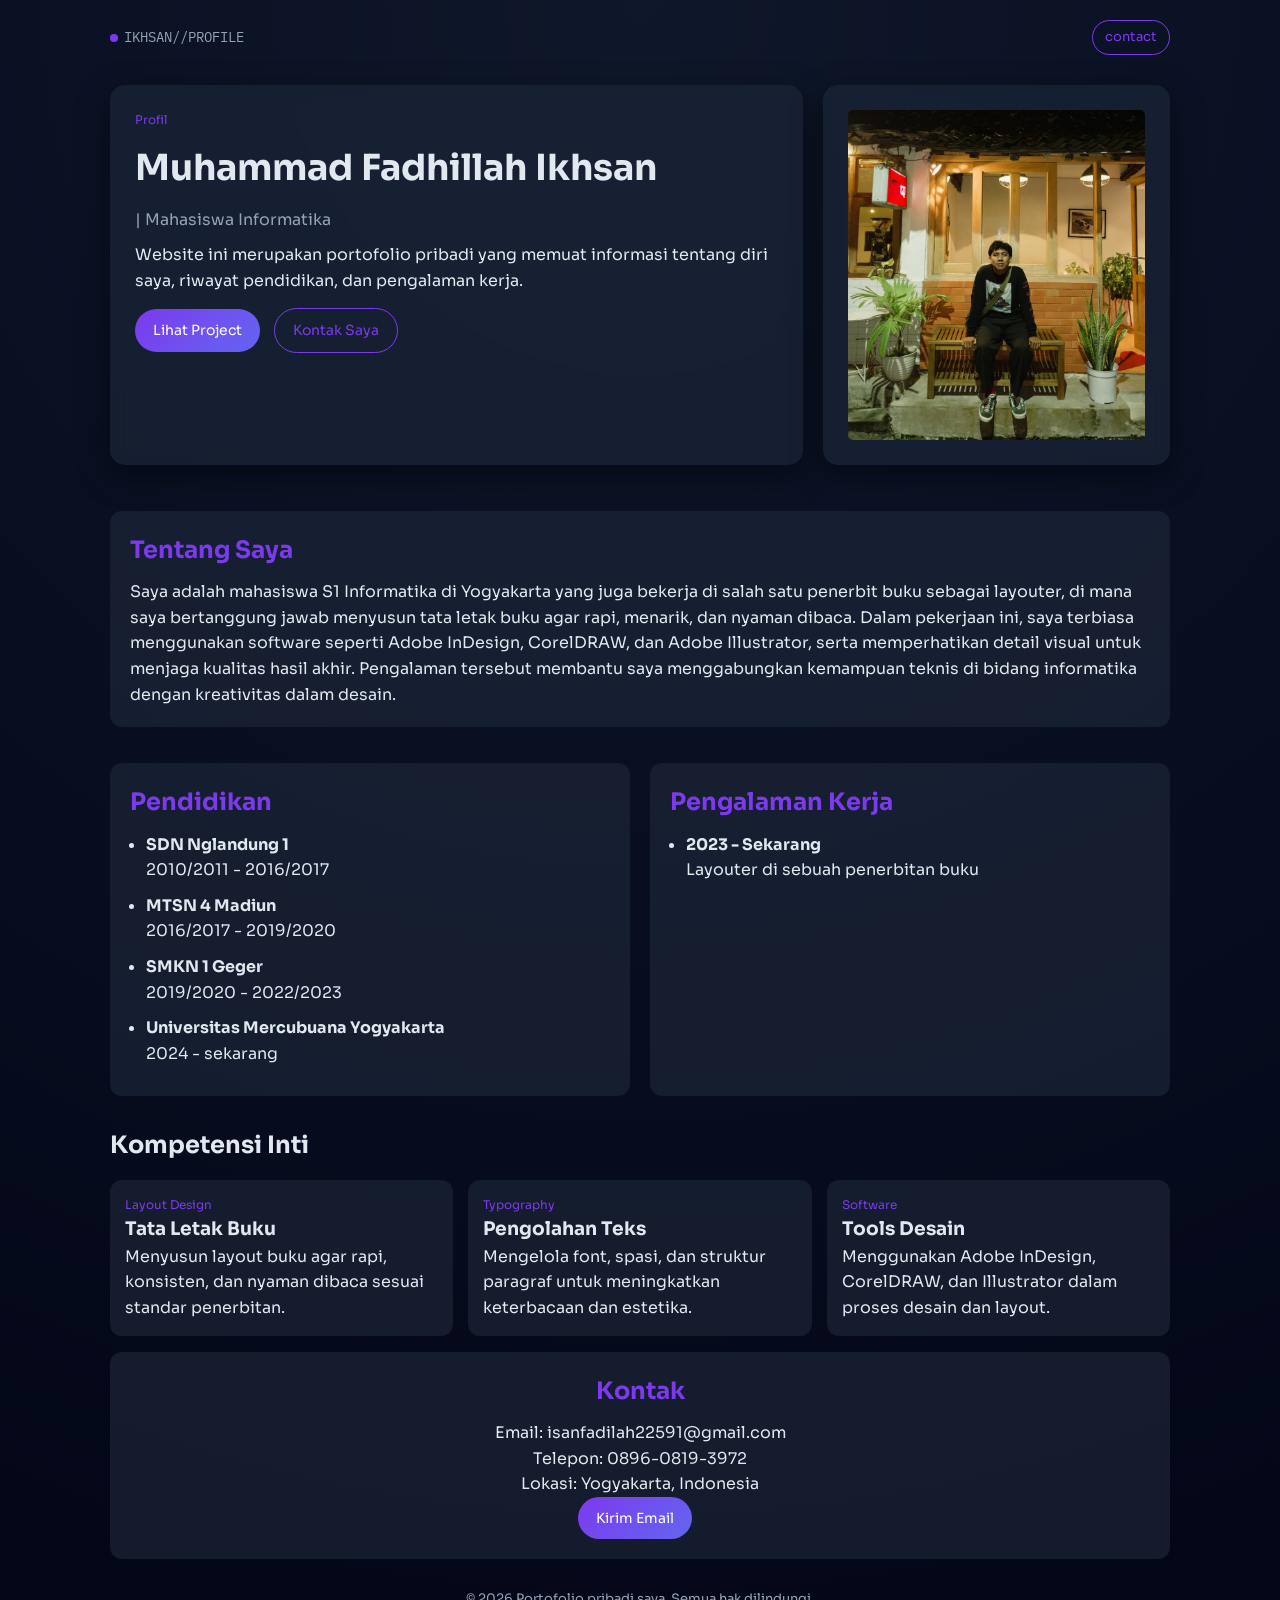
==== index.html @ 821af8dd "Add initial HTML, CSS, and PHP files for personal portfolio" ====
<!DOCTYPE html>
<html lang="id">
<head>
  <meta charset="UTF-8">
  <meta name="viewport" content="width=device-width, initial-scale=1.0">
  <title>Profil Ikhsan</title>
  <link rel="preconnect" href="https://fonts.googleapis.com">
  <link rel="preconnect" href="https://fonts.gstatic.com" crossorigin>
  <link href="https://fonts.googleapis.com/css2?family=Sora:wght@400;500;600;700;800&family=IBM+Plex+Mono:wght@400;500&display=swap" rel="stylesheet">
  <link rel="stylesheet" href="styles.css">
</head>
<body>
  <div class="noise" aria-hidden="true"></div>
  <main class="page">
    <header class="topbar">
      <p class="brand"><span class="dot"></span>IKHSAN//PROFILE</p>
      <a href="#kontak" class="mini-btn">contact</a>
    </header>

    <section class="hero">
      <div class="hero-card hero-main">
        <p class="badge">Profil</p>
        <h1>Muhammad Fadhillah Ikhsan</h1>
        <p class="subtitle"> | Mahasiswa Informatika</p>
        <p class="desc">
          Website ini merupakan portofolio pribadi yang memuat informasi tentang diri saya, 
          riwayat pendidikan, dan pengalaman kerja.
        </p>
        <div class="hero-actions">
          <a href="#project" class="btn btn-primary">Lihat Project</a>
          <a href="#kontak" class="btn btn-ghost">Kontak Saya</a>
        </div>
      </div>

      <aside class="hero-card hero-side">

         <img
            src="image/foto saya.jpeg"
            alt="Foto profil Iksan Pratama"
            class="avatar-image"
            onerror="this.style.display='none'; this.nextElementSibling.style.display='grid';"
          >
      </aside>
    </section>

    <section class="grid" id="tentang">
      <article class="panel wide">
        <h2>Tentang Saya</h2>
        <p>
          Saya adalah mahasiswa S1 Informatika di Yogyakarta yang juga bekerja di salah satu penerbit buku 
          sebagai layouter, di mana saya bertanggung jawab menyusun tata letak buku agar rapi, menarik, dan nyaman dibaca. 
          Dalam pekerjaan ini, saya terbiasa menggunakan software seperti Adobe InDesign, CorelDRAW, dan Adobe Illustrator, 
          serta memperhatikan detail visual untuk menjaga kualitas hasil akhir. Pengalaman tersebut membantu saya menggabungkan 
          kemampuan teknis di bidang informatika dengan kreativitas dalam desain.
        </p>
      </article>

      <article class="panel">
        <h2>Pendidikan</h2>
        <ul class="timeline">
          <li>
            <strong>SDN Nglandung 1</strong>
            <p>2010/2011 - 2016/2017</p>
          </li>
          <li>
            <strong>MTSN 4 Madiun</strong>
            <p>2016/2017 - 2019/2020</p>
          </li>
          <li>
            <strong>SMKN 1 Geger</strong>
            <p>2019/2020 - 2022/2023</p>
          </li>
          <li>
            <strong>Universitas Mercubuana Yogyakarta</strong>
            <p>2024 - sekarang</p>
          </li>

        </ul>
      </article>

      <article class="panel">
        <h2>Pengalaman Kerja</h2>
        <ul class="timeline">
          <li>
            <strong>2023 - Sekarang</strong>
            <p>Layouter di sebuah penerbitan buku</p>
          </li>
        </ul>
      </article>
    </section>

    <section class="projects" id="project">
      <h2>Kompetensi Inti</h2>
      <div class="project-grid">
        <article class="project-card">
          <p class="project-tag">Layout Design</p>
          <h3>Tata Letak Buku</h3>
          <p>Menyusun layout buku agar rapi, konsisten, dan nyaman dibaca sesuai standar penerbitan.</p>
        </article>
        <article class="project-card">
          <p class="project-tag">Typography</p>
          <h3>Pengolahan Teks</h3>
          <p>Mengelola font, spasi, dan struktur paragraf untuk meningkatkan keterbacaan dan estetika.</p>
        </article>
        <article class="project-card">
          <p class="project-tag">Software</p>
          <h3>Tools Desain</h3>
          <p>Menggunakan Adobe InDesign, CorelDRAW, dan Illustrator dalam proses desain dan layout.</p>
        </article>
      </div>
    </section>

    <section class="contact" id="kontak">
      <article class="panel contact-panel">
        <h2>Kontak</h2>
        <p>Email: isanfadilah22591@gmail.com</p>
        <p>Telepon: 0896-0819-3972</p>
        <p>Lokasi: Yogyakarta, Indonesia</p>
        <a class="btn btn-primary" href="mailto:iksan@example.com">Kirim Email</a>
      </article>
    </section>

    <footer class="footer">
      <p>© 2026 Portofolio pribadi saya. Semua hak dilindungi.</p>
    </footer>
  </main>
</body>
</html>
---- styles.css ----
/* RESET */
* {
  margin: 0;
  padding: 0;
  box-sizing: border-box;
}

/* BODY */
body {
  font-family: 'Sora', sans-serif;
  background: radial-gradient(circle at top, #0f172a, #020617);
  color: #e2e8f0;
  line-height: 1.6;
}

/* NOISE EFFECT */
.noise {
  position: fixed;
  inset: 0;
  background: url('https://grainy-gradients.vercel.app/noise.svg');
  opacity: 0.05;
  pointer-events: none;
}

/* LAYOUT */
.page {
  max-width: 1100px;
  margin: auto;
  padding: 20px;
}

/* TOPBAR */
.topbar {
  display: flex;
  justify-content: space-between;
  align-items: center;
  margin-bottom: 30px;
}

.brand {
  font-family: 'IBM Plex Mono', monospace;
  font-size: 14px;
  color: #94a3b8;
}

.dot {
  display: inline-block;
  width: 8px;
  height: 8px;
  background: #7c3aed;
  border-radius: 50%;
  margin-right: 6px;
}

.mini-btn {
  font-size: 13px;
  padding: 6px 12px;
  border: 1px solid #7c3aed;
  border-radius: 20px;
  text-decoration: none;
  color: #7c3aed;
  transition: 0.3s;
}

.mini-btn:hover {
  background: #7c3aed;
  color: white;
}

/* HERO */
.hero {
  display: grid;
  grid-template-columns: 2fr 1fr;
  gap: 20px;
  margin-bottom: 30px;
}

.hero-card {
  background: rgba(30, 41, 59, 0.6);
  padding: 25px;
  border-radius: 15px;
  backdrop-filter: blur(10px);
  box-shadow: 0 10px 30px rgba(0,0,0,0.5);
}

.hero-main h1 {
  font-size: 36px;
  margin: 10px 0;
}

.badge {
  font-size: 12px;
  color: #7c3aed;
}

.subtitle {
  color: #94a3b8;
  margin-bottom: 10px;
}

.desc {
  margin-bottom: 15px;
}

/* BUTTON */
.btn {
  display: inline-block;
  padding: 10px 18px;
  border-radius: 25px;
  text-decoration: none;
  font-size: 14px;
  margin-right: 10px;
  transition: 0.3s;
}

.btn-primary {
  background: linear-gradient(135deg, #7c3aed, #6366f1);
  color: white;
}

.btn-primary:hover {
  opacity: 0.8;
}

.btn-ghost {
  border: 1px solid #7c3aed;
  color: #7c3aed;
}

.btn-ghost:hover {
  background: #7c3aed;
  color: white;
}

/* AVATAR */

.avatar-image {
  width: 100%;
  height: 100%;
  object-fit: cover;
  display: block;
  border-radius: 5px;
}

.mono {
  font-family: 'IBM Plex Mono', monospace;
  font-size: 13px;
  margin-bottom: 10px;
}

.quick {
  font-size: 14px;
  color: #94a3b8;
}

/* STATS */
.stats {
  display: flex;
  gap: 15px;
  margin-bottom: 30px;
}

.stat-card {
  flex: 1;
  background: rgba(30, 41, 59, 0.6);
  padding: 20px;
  border-radius: 12px;
  text-align: center;
}

.stat-num {
  font-size: 24px;
  color: #7c3aed;
}

.stat-label {
  font-size: 13px;
  color: #94a3b8;
}

/* GRID */
.grid {
  display: grid;
  grid-template-columns: repeat(2, 1fr);
  gap: 20px;
  margin-bottom: 30px;
}

.panel {
  background: rgba(30, 41, 59, 0.6);
  padding: 20px;
  margin-top: 1rem;
  border-radius: 12px;
}

.panel h2 {
  margin-bottom: 10px;
  color: #7c3aed;
}

.wide {
  grid-column: span 2;
}

/* CHIPS */
.chips span {
  display: inline-block;
  background: #1e293b;
  padding: 6px 10px;
  border-radius: 10px;
  margin: 5px;
  font-size: 12px;
}

/* TIMELINE */
.timeline li {
  margin-bottom: 10px;
}

.timeline {
  margin-left: 1rem;
}

/* PROJECT */
.projects h2 {
  margin-bottom: 15px;
}

.project-grid {
  display: grid;
  grid-template-columns: repeat(3, 1fr);
  gap: 15px;
}

.project-card {
  background: rgba(30, 41, 59, 0.6);
  padding: 15px;
  border-radius: 12px;
  transition: 0.3s;
}

.project-card:hover {
  transform: translateY(-5px);
}

.project-tag {
  font-size: 12px;
  color: #7c3aed;
}

/* CONTACT */
.contact-panel {
  text-align: center;
}

/* FOOTER */
.footer {
  text-align: center;
  font-size: 13px;
  color: #94a3b8;
  margin-top: 30px;
}

/* RESPONSIVE */
@media(max-width: 768px){
  .hero {
    grid-template-columns: 1fr;
  }

  .grid {
    grid-template-columns: 1fr;
  }

  .wide {
    grid-column: span 1;
  }

  .project-grid {
    grid-template-columns: 1fr;
  }

  .stats {
    flex-direction: column;
  }
}
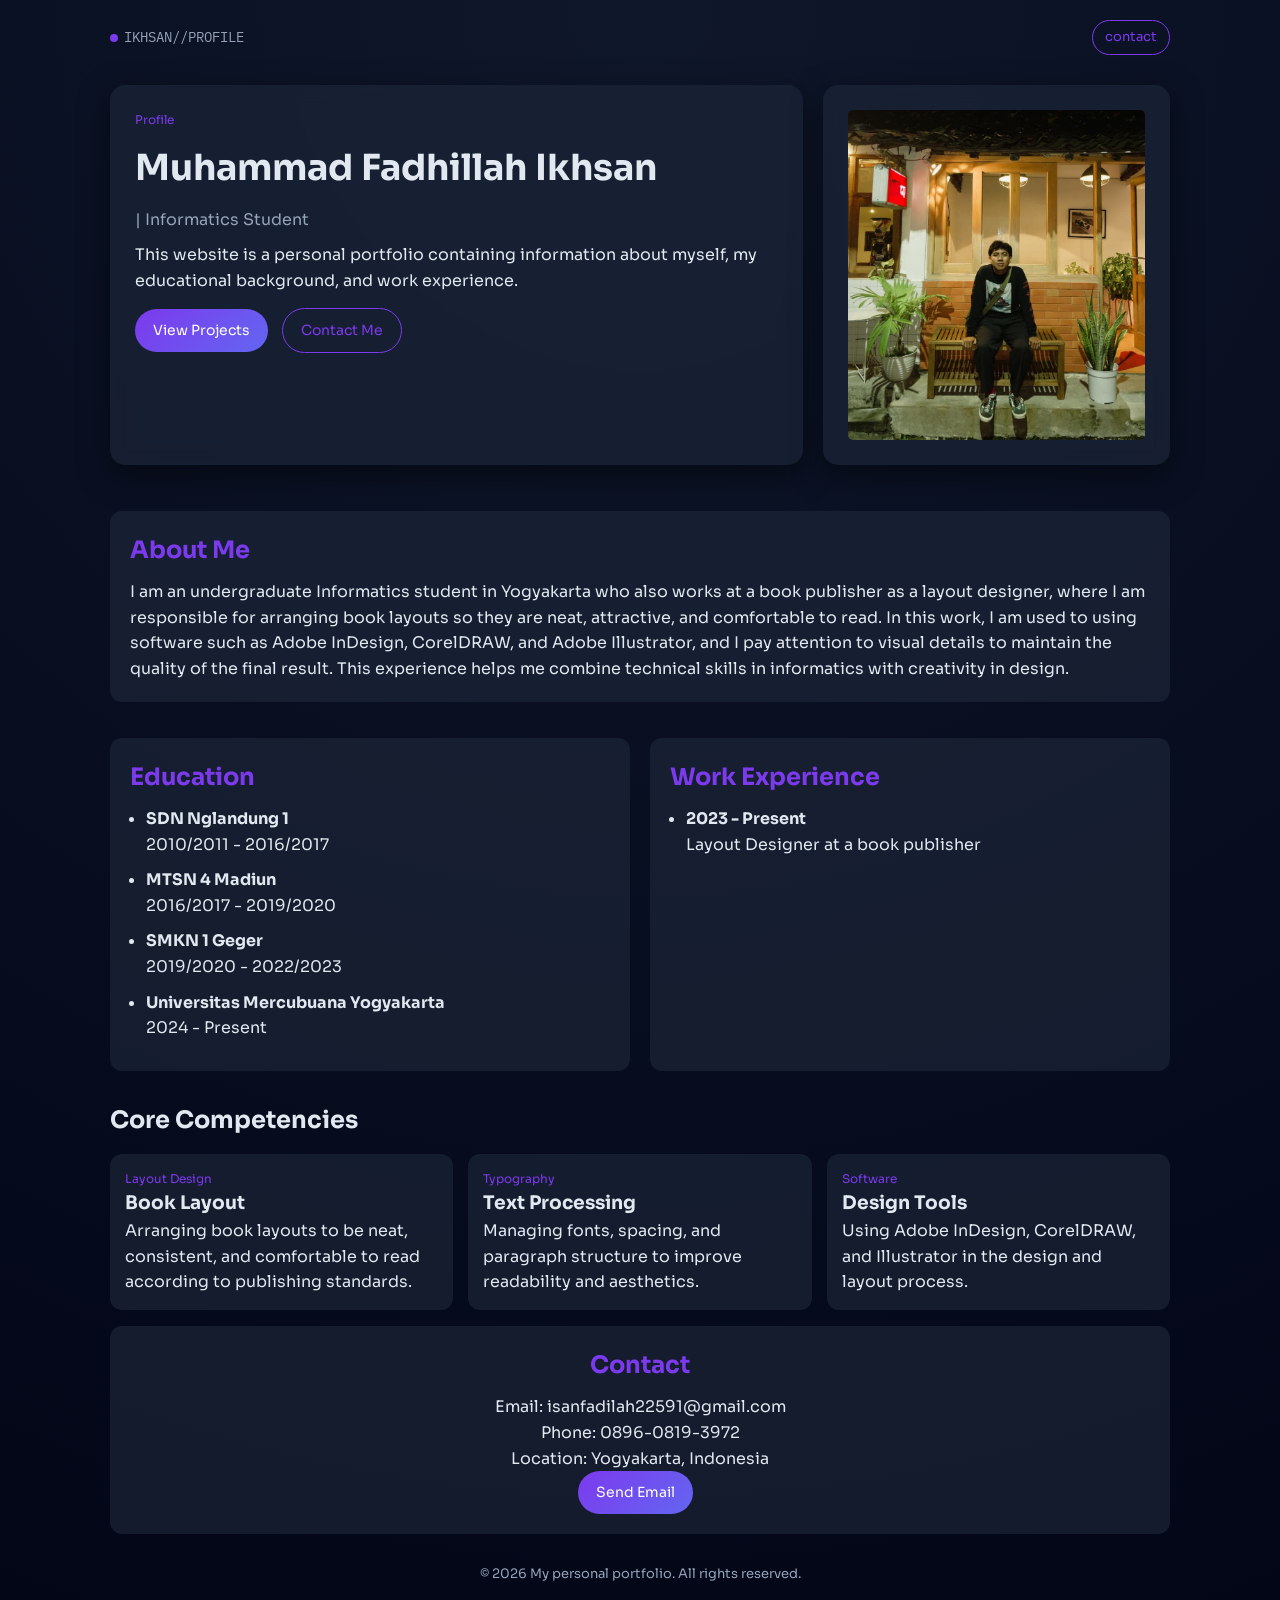
==== commit 968dc9e2: "Add EHA skills for refactoring and test system; update project configuration and HTML profile - Intr" ====
--- a/index.html
+++ b/index.html
@@ -1,9 +1,9 @@
 <!DOCTYPE html>
-<html lang="id">
+<html lang="en">
 <head>
   <meta charset="UTF-8">
   <meta name="viewport" content="width=device-width, initial-scale=1.0">
-  <title>Profil Ikhsan</title>
+  <title>Ikhsan's Profile</title>
   <link rel="preconnect" href="https://fonts.googleapis.com">
   <link rel="preconnect" href="https://fonts.gstatic.com" crossorigin>
   <link href="https://fonts.googleapis.com/css2?family=Sora:wght@400;500;600;700;800&family=IBM+Plex+Mono:wght@400;500&display=swap" rel="stylesheet">
@@ -19,16 +19,16 @@
 
     <section class="hero">
       <div class="hero-card hero-main">
-        <p class="badge">Profil</p>
+        <p class="badge">Profile</p>
         <h1>Muhammad Fadhillah Ikhsan</h1>
-        <p class="subtitle"> | Mahasiswa Informatika</p>
+        <p class="subtitle"> | Informatics Student</p>
         <p class="desc">
-          Website ini merupakan portofolio pribadi yang memuat informasi tentang diri saya, 
-          riwayat pendidikan, dan pengalaman kerja.
+          This website is a personal portfolio containing information about myself,
+          my educational background, and work experience.
         </p>
         <div class="hero-actions">
-          <a href="#project" class="btn btn-primary">Lihat Project</a>
-          <a href="#kontak" class="btn btn-ghost">Kontak Saya</a>
+          <a href="#project" class="btn btn-primary">View Projects</a>
+          <a href="#kontak" class="btn btn-ghost">Contact Me</a>
         </div>
       </div>
 
@@ -36,7 +36,7 @@
 
          <img
             src="image/foto saya.jpeg"
-            alt="Foto profil Iksan Pratama"
+            alt="Profile photo of Muhammad Fadhillah Ikhsan"
             class="avatar-image"
             onerror="this.style.display='none'; this.nextElementSibling.style.display='grid';"
           >
@@ -45,18 +45,18 @@
 
     <section class="grid" id="tentang">
       <article class="panel wide">
-        <h2>Tentang Saya</h2>
+        <h2>About Me</h2>
         <p>
-          Saya adalah mahasiswa S1 Informatika di Yogyakarta yang juga bekerja di salah satu penerbit buku 
-          sebagai layouter, di mana saya bertanggung jawab menyusun tata letak buku agar rapi, menarik, dan nyaman dibaca. 
-          Dalam pekerjaan ini, saya terbiasa menggunakan software seperti Adobe InDesign, CorelDRAW, dan Adobe Illustrator, 
-          serta memperhatikan detail visual untuk menjaga kualitas hasil akhir. Pengalaman tersebut membantu saya menggabungkan 
-          kemampuan teknis di bidang informatika dengan kreativitas dalam desain.
+          I am an undergraduate Informatics student in Yogyakarta who also works at a book publisher
+          as a layout designer, where I am responsible for arranging book layouts so they are neat, attractive, and comfortable to read.
+          In this work, I am used to using software such as Adobe InDesign, CorelDRAW, and Adobe Illustrator,
+          and I pay attention to visual details to maintain the quality of the final result. This experience helps me combine
+          technical skills in informatics with creativity in design.
         </p>
       </article>
 
       <article class="panel">
-        <h2>Pendidikan</h2>
+        <h2>Education</h2>
         <ul class="timeline">
           <li>
             <strong>SDN Nglandung 1</strong>
@@ -72,56 +72,56 @@
           </li>
           <li>
             <strong>Universitas Mercubuana Yogyakarta</strong>
-            <p>2024 - sekarang</p>
+            <p>2024 - Present</p>
           </li>
 
         </ul>
       </article>
 
       <article class="panel">
-        <h2>Pengalaman Kerja</h2>
+        <h2>Work Experience</h2>
         <ul class="timeline">
           <li>
-            <strong>2023 - Sekarang</strong>
-            <p>Layouter di sebuah penerbitan buku</p>
+            <strong>2023 - Present</strong>
+            <p>Layout Designer at a book publisher</p>
           </li>
         </ul>
       </article>
     </section>
 
     <section class="projects" id="project">
-      <h2>Kompetensi Inti</h2>
+      <h2>Core Competencies</h2>
       <div class="project-grid">
         <article class="project-card">
           <p class="project-tag">Layout Design</p>
-          <h3>Tata Letak Buku</h3>
-          <p>Menyusun layout buku agar rapi, konsisten, dan nyaman dibaca sesuai standar penerbitan.</p>
+          <h3>Book Layout</h3>
+          <p>Arranging book layouts to be neat, consistent, and comfortable to read according to publishing standards.</p>
         </article>
         <article class="project-card">
           <p class="project-tag">Typography</p>
-          <h3>Pengolahan Teks</h3>
-          <p>Mengelola font, spasi, dan struktur paragraf untuk meningkatkan keterbacaan dan estetika.</p>
+          <h3>Text Processing</h3>
+          <p>Managing fonts, spacing, and paragraph structure to improve readability and aesthetics.</p>
         </article>
         <article class="project-card">
           <p class="project-tag">Software</p>
-          <h3>Tools Desain</h3>
-          <p>Menggunakan Adobe InDesign, CorelDRAW, dan Illustrator dalam proses desain dan layout.</p>
+          <h3>Design Tools</h3>
+          <p>Using Adobe InDesign, CorelDRAW, and Illustrator in the design and layout process.</p>
         </article>
       </div>
     </section>
 
     <section class="contact" id="kontak">
       <article class="panel contact-panel">
-        <h2>Kontak</h2>
+        <h2>Contact</h2>
         <p>Email: isanfadilah22591@gmail.com</p>
-        <p>Telepon: 0896-0819-3972</p>
-        <p>Lokasi: Yogyakarta, Indonesia</p>
-        <a class="btn btn-primary" href="mailto:iksan@example.com">Kirim Email</a>
+        <p>Phone: 0896-0819-3972</p>
+        <p>Location: Yogyakarta, Indonesia</p>
+        <a class="btn btn-primary" href="mailto:isanfadilah22591@gmail.com">Send Email</a>
       </article>
     </section>
 
     <footer class="footer">
-      <p>© 2026 Portofolio pribadi saya. Semua hak dilindungi.</p>
+      <p>© 2026 My personal portfolio. All rights reserved.</p>
     </footer>
   </main>
 </body>
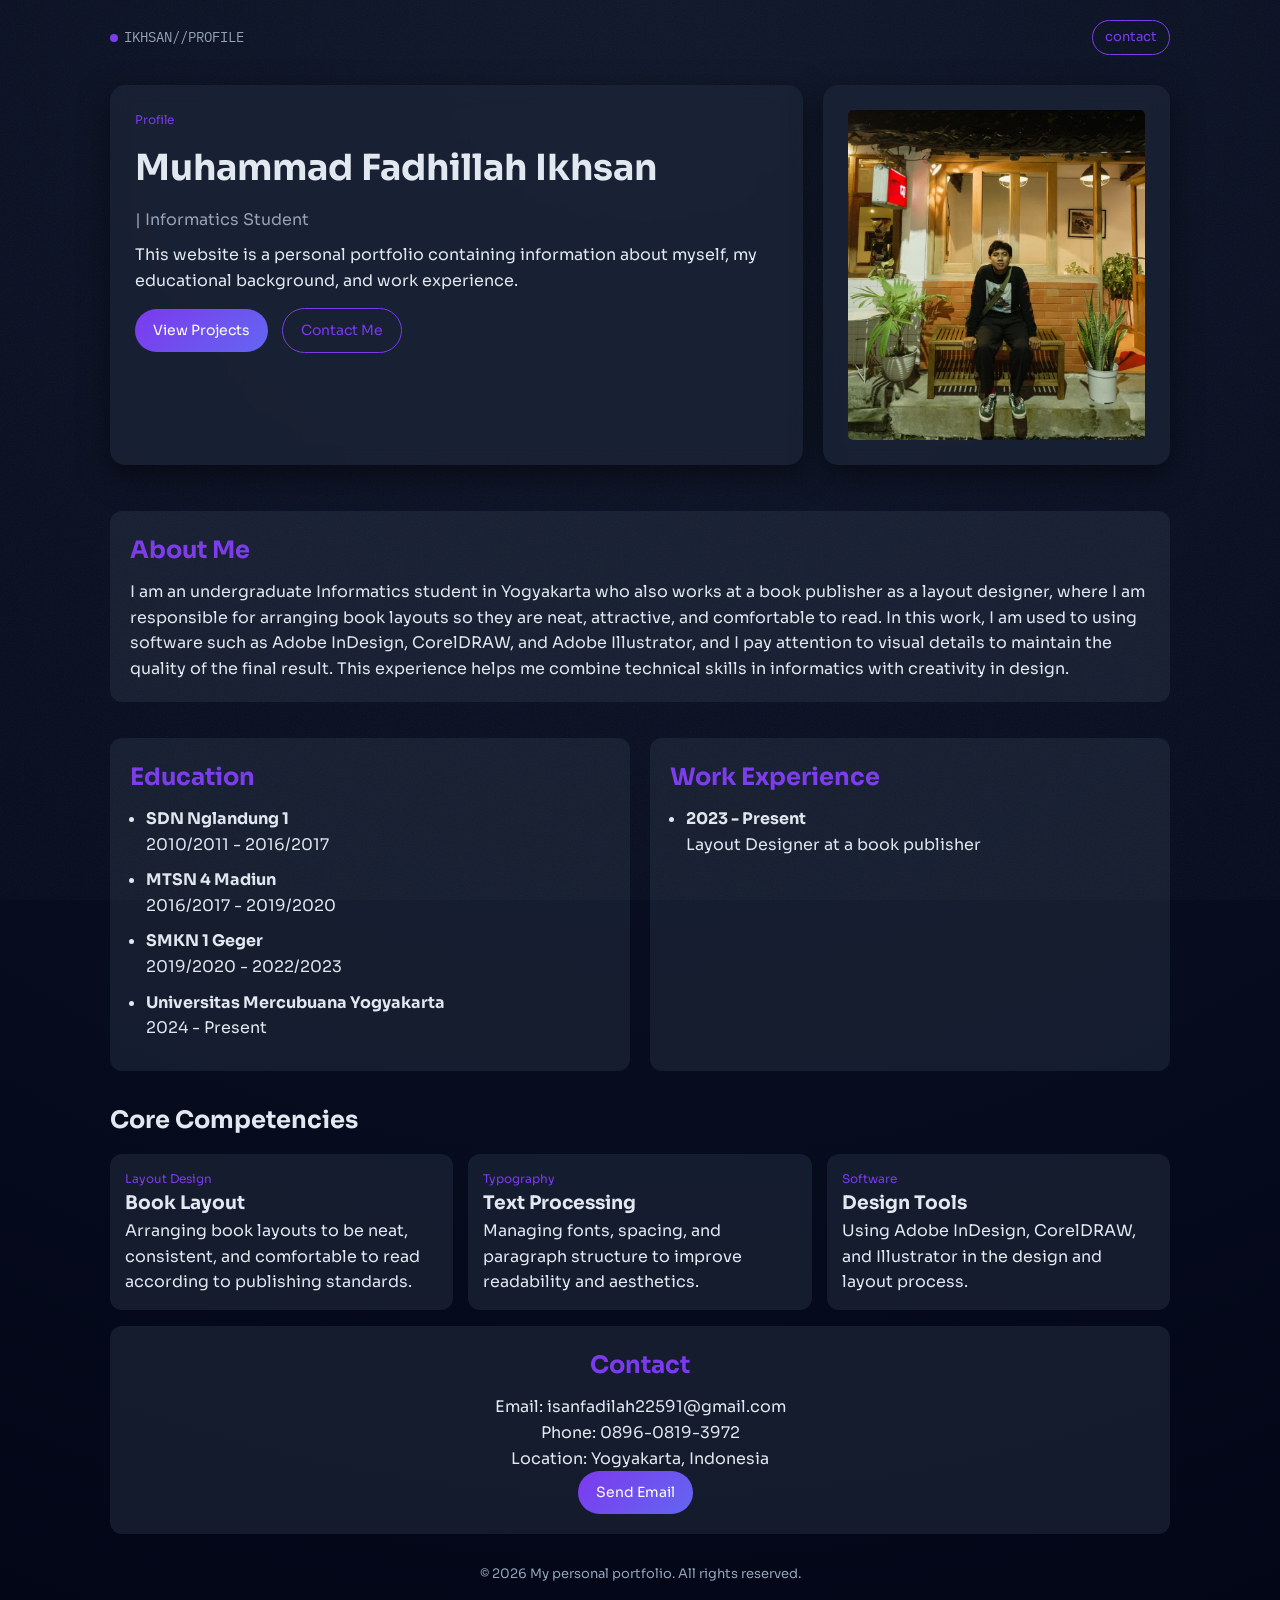
==== commit 838157c0: "Add SVG noise filter for graphical effects" ====
--- a/index.html
+++ b/index.html
@@ -3,10 +3,58 @@
 <head>
   <meta charset="UTF-8">
   <meta name="viewport" content="width=device-width, initial-scale=1.0">
-  <title>Ikhsan's Profile</title>
-  <link rel="preconnect" href="https://fonts.googleapis.com">
-  <link rel="preconnect" href="https://fonts.gstatic.com" crossorigin>
-  <link href="https://fonts.googleapis.com/css2?family=Sora:wght@400;500;600;700;800&family=IBM+Plex+Mono:wght@400;500&display=swap" rel="stylesheet">
+  <title>Muhammad Fadhillah Ikhsan — Informatics Student &amp; Layout Designer</title>
+  <meta name="description" content="Personal portfolio of Muhammad Fadhillah Ikhsan, an Informatics student in Yogyakarta and book layout designer skilled in Adobe InDesign, CorelDRAW, and Adobe Illustrator.">
+  <meta name="author" content="Muhammad Fadhillah Ikhsan">
+  <link rel="canonical" href="https://isanfadhilaa.vercel.app/">
+
+  <meta property="og:type" content="profile">
+  <meta property="og:site_name" content="Ikhsan's Profile">
+  <meta property="og:title" content="Muhammad Fadhillah Ikhsan — Informatics Student &amp; Layout Designer">
+  <meta property="og:description" content="Personal portfolio of Muhammad Fadhillah Ikhsan, an Informatics student in Yogyakarta and book layout designer skilled in Adobe InDesign, CorelDRAW, and Adobe Illustrator.">
+  <meta property="og:url" content="https://isanfadhilaa.vercel.app/">
+  <meta property="og:image" content="https://isanfadhilaa.vercel.app/image/profile-photo.jpeg">
+  <meta property="og:image:alt" content="Profile photo of Muhammad Fadhillah Ikhsan">
+  <meta property="og:locale" content="en_US">
+
+  <meta name="twitter:card" content="summary_large_image">
+  <meta name="twitter:title" content="Muhammad Fadhillah Ikhsan — Informatics Student &amp; Layout Designer">
+  <meta name="twitter:description" content="Personal portfolio of Muhammad Fadhillah Ikhsan, an Informatics student in Yogyakarta and book layout designer skilled in Adobe InDesign, CorelDRAW, and Adobe Illustrator.">
+  <meta name="twitter:image" content="https://isanfadhilaa.vercel.app/image/profile-photo.jpeg">
+
+  <script type="application/ld+json">
+  {
+    "@context": "https://schema.org",
+    "@type": "Person",
+    "name": "Muhammad Fadhillah Ikhsan",
+    "url": "https://isanfadhilaa.vercel.app/",
+    "image": "https://isanfadhilaa.vercel.app/image/profile-photo.jpeg",
+    "jobTitle": "Book Layout Designer",
+    "description": "Informatics student in Yogyakarta and book layout designer skilled in Adobe InDesign, CorelDRAW, and Adobe Illustrator.",
+    "email": "mailto:isanfadilah22591@gmail.com",
+    "telephone": "+62-896-0819-3972",
+    "address": {
+      "@type": "PostalAddress",
+      "addressLocality": "Yogyakarta",
+      "addressCountry": "ID"
+    },
+    "alumniOf": {
+      "@type": "CollegeOrUniversity",
+      "name": "Universitas Mercubuana Yogyakarta"
+    },
+    "hasOccupation": {
+      "@type": "Occupation",
+      "name": "Book Layout Designer"
+    },
+    "knowsAbout": [
+      "Book Layout Design",
+      "Typography",
+      "Adobe InDesign",
+      "CorelDRAW",
+      "Adobe Illustrator"
+    ]
+  }
+  </script>
   <link rel="stylesheet" href="styles.css">
 </head>
 <body>
@@ -35,10 +83,9 @@
       <aside class="hero-card hero-side">
 
          <img
-            src="image/foto saya.jpeg"
-            alt="Profile photo of Muhammad Fadhillah Ikhsan"
+            src="image/profile-photo.jpeg"
+            alt="Profile of Muhammad Fadhillah Ikhsan"
             class="avatar-image"
-            onerror="this.style.display='none'; this.nextElementSibling.style.display='grid';"
           >
       </aside>
     </section>
--- a/styles.css
+++ b/styles.css
@@ -1,3 +1,26 @@
+/* FONTS (self-hosted) */
+@font-face {
+  font-family: 'Sora';
+  font-style: normal;
+  font-weight: 400 800;
+  font-display: swap;
+  src: url('fonts/sora-latin.woff2') format('woff2');
+}
+@font-face {
+  font-family: 'IBM Plex Mono';
+  font-style: normal;
+  font-weight: 400;
+  font-display: swap;
+  src: url('fonts/ibm-plex-mono-400-latin.woff2') format('woff2');
+}
+@font-face {
+  font-family: 'IBM Plex Mono';
+  font-style: normal;
+  font-weight: 500;
+  font-display: swap;
+  src: url('fonts/ibm-plex-mono-500-latin.woff2') format('woff2');
+}
+
 /* RESET */
 * {
   margin: 0;
@@ -17,7 +40,7 @@
 .noise {
   position: fixed;
   inset: 0;
-  background: url('https://grainy-gradients.vercel.app/noise.svg');
+  background: url('noise.svg');
   opacity: 0.05;
   pointer-events: none;
 }
